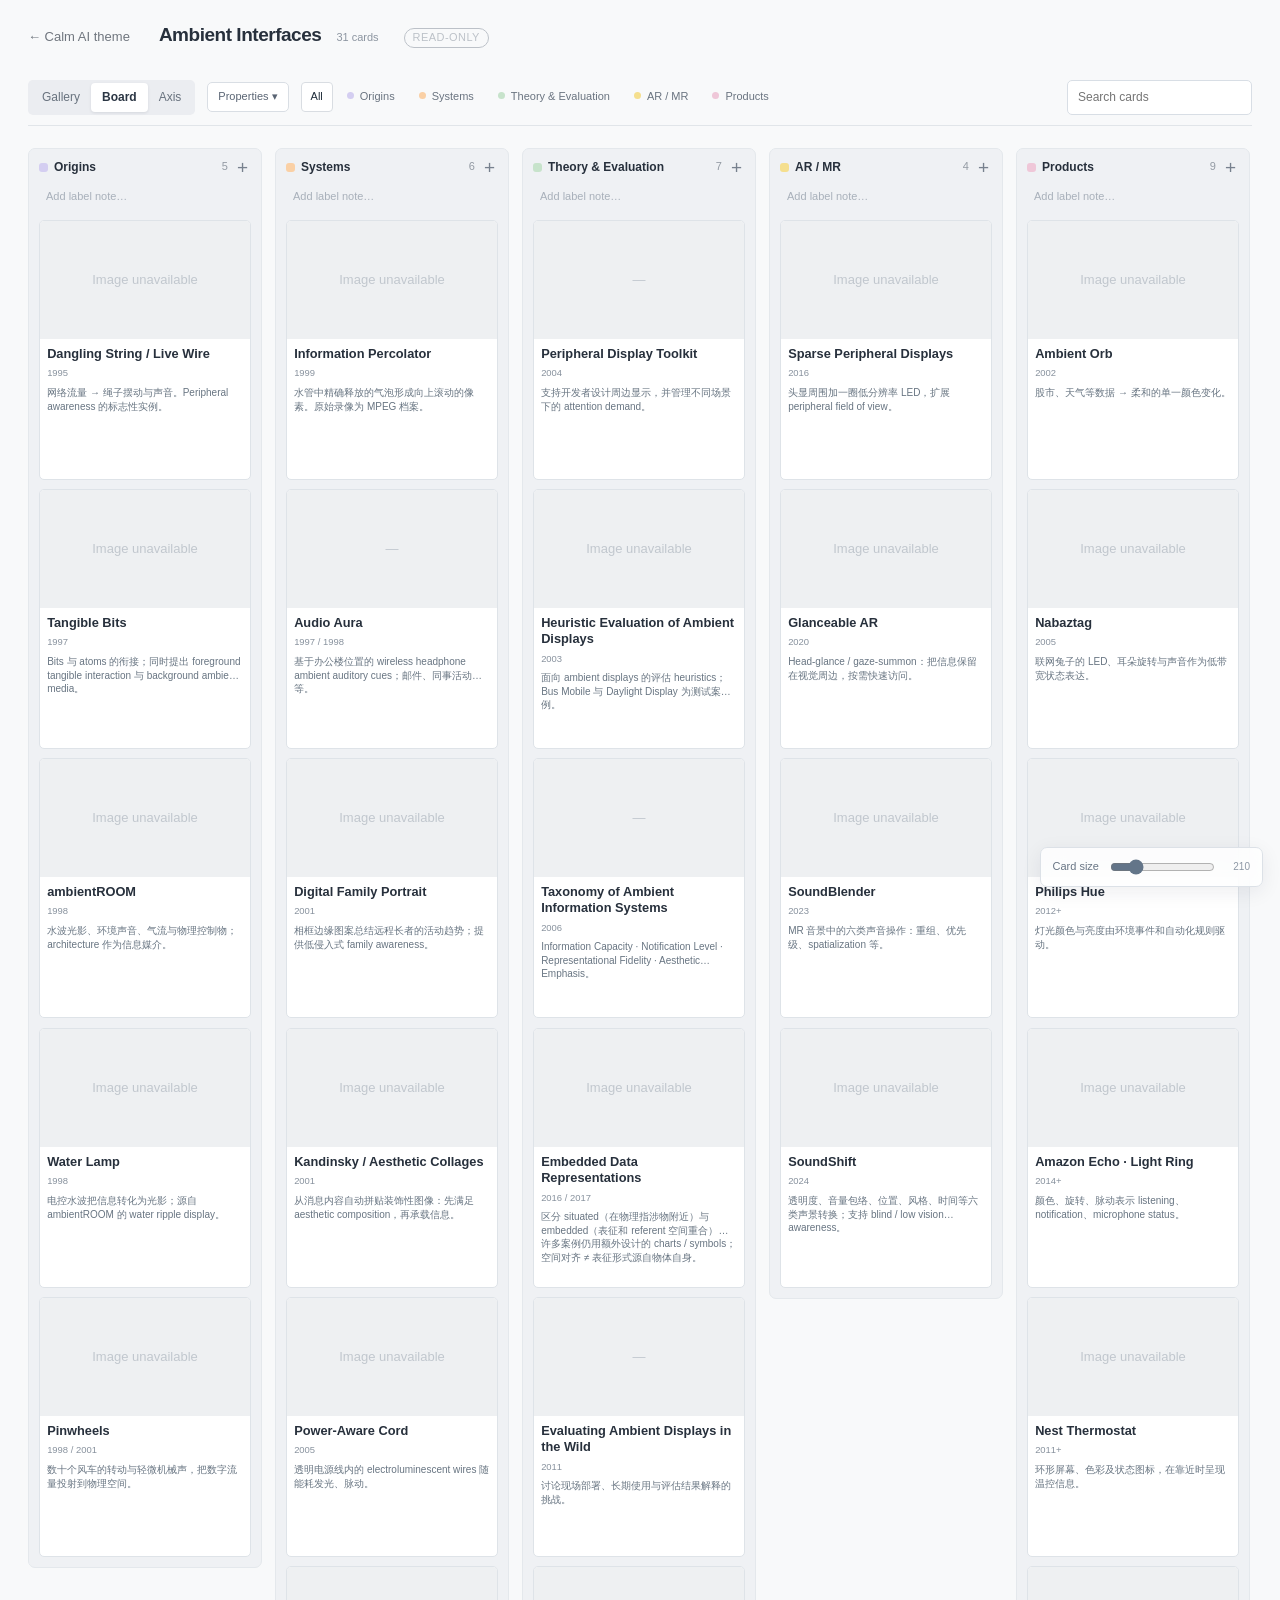
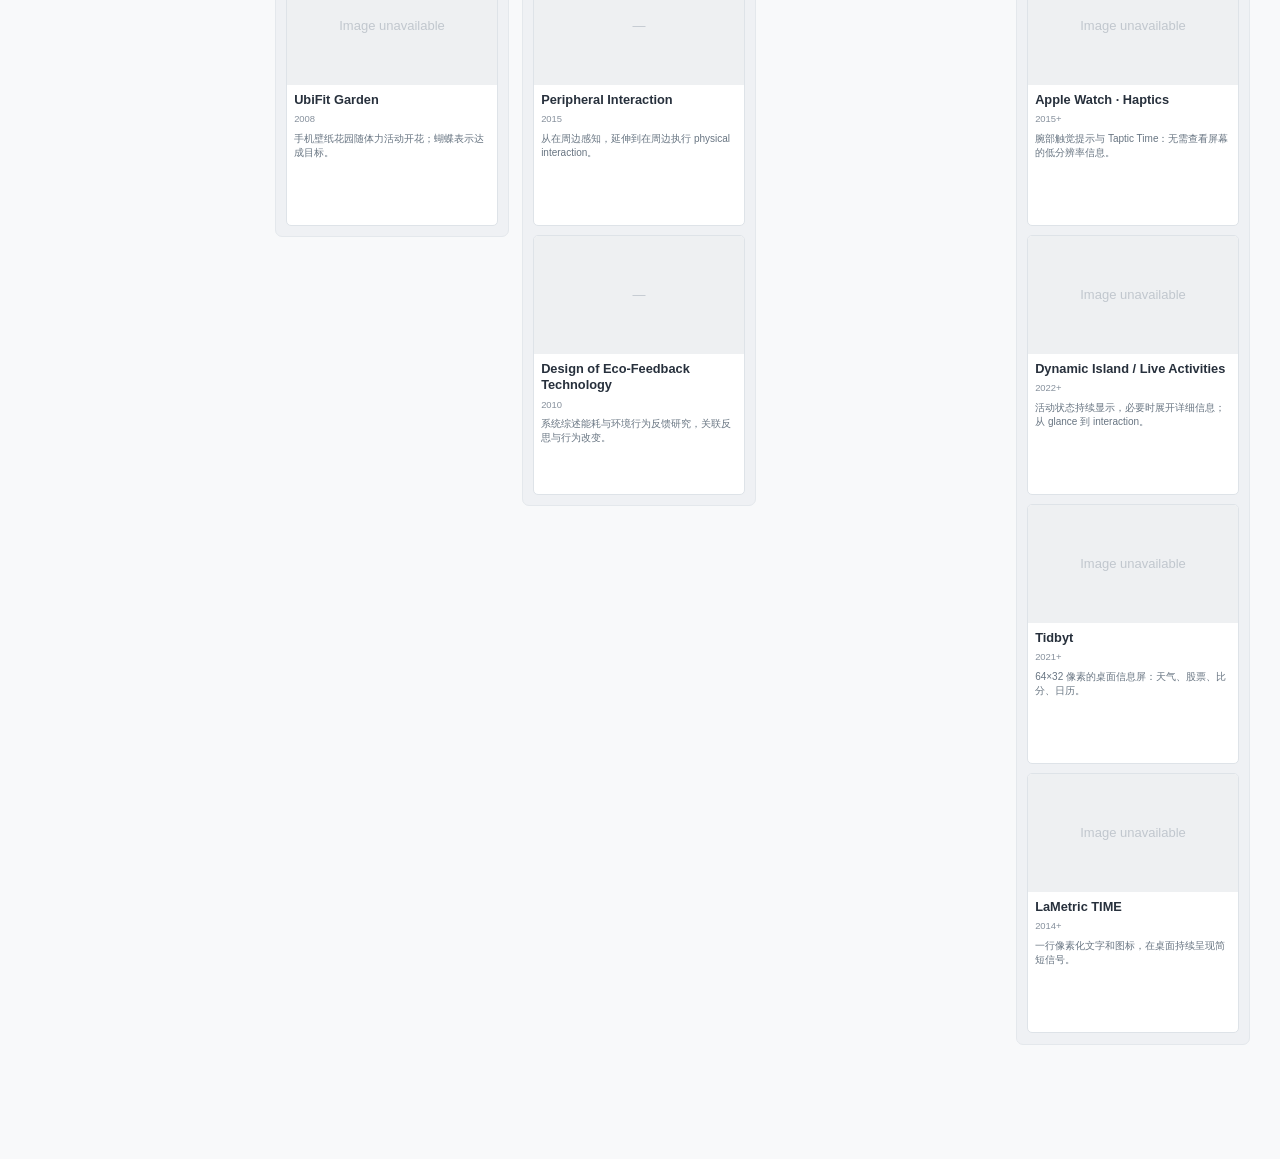
==== related-works/index.html @ f5432d50 "Add Related works (Ambient Interfaces dashboard) as static read-only page, link from top right, Page" ====
<!doctype html>
<html lang="en"><head><meta charset="utf-8"><meta name="viewport" content="width=device-width,initial-scale=1"><title>Ambient Interfaces</title><link rel="stylesheet" href="app.css"></head>
<body>
<div class="shell">
 <header class="header"><div class="heading"><a class="back-link" href="../" title="Back to the Calm AI theme page">← Calm AI theme</a><h1>Ambient Interfaces</h1><span id="total">0 cards</span><span class="ro-tag">Read-only</span></div><div class="header-right"><button type="button" id="manage-labels" class="subtle">Labels</button><button type="button" id="agent-add" class="subtle">Agent Add</button><button type="button" id="add-card" class="primary">+ Card</button></div></header>
 <div class="toolbar"><div class="views" role="group" aria-label="View"><button id="view-gallery" class="view active" type="button">Gallery</button><button id="view-board" class="view" type="button">Board</button><button id="view-axis" class="view" type="button">Axis</button></div><button type="button" id="card-properties" class="subtle" title="Choose visible card properties">Properties ▾</button><div id="filters" class="filters"></div><input id="search" type="search" placeholder="Search cards" aria-label="Search cards"></div>
 <main id="main" aria-live="polite"></main>
</div>
<div id="peek-backdrop" aria-hidden="true"></div>
<section id="detail-page" role="dialog" aria-modal="true" aria-label="Project detail"></section>
<div id="selection-toolbar" role="toolbar" aria-label="Text formatting" hidden></div>
<div id="size-dock"><label for="size-slider">Card size</label><input id="size-slider" type="range" min="150" max="440" step="10" value="210"><span id="size-value">210</span></div>
<div id="message" role="status" aria-live="polite"></div>
<script defer src="app.js"></script>
</body></html>
---- related-works/app.css ----
:root{--page:#f8f9fa;--paper:#fff;--ink:#27303c;--sub:#68727e;--muted:#8c95a0;--line:#e1e5e9;--card-width:210px;--shadow:0 14px 45px #17212a20;color-scheme:light}
*{box-sizing:border-box}html,body{margin:0;min-height:100%;}body{background:var(--page);color:var(--ink);font:13px/1.45 -apple-system,BlinkMacSystemFont,"Segoe UI",Inter,"PingFang SC",sans-serif;-webkit-font-smoothing:antialiased}
button,input,textarea,select{font:inherit}button{cursor:pointer}a{color:#4b596a;text-decoration:none}a:hover{text-decoration:underline}button:focus-visible,a:focus-visible,input:focus-visible,textarea:focus-visible,select:focus-visible{outline:2px solid #667c97;outline-offset:2px}
.shell{max-width:1720px;padding:0 28px 90px;margin:auto}.header{display:flex;align-items:center;justify-content:space-between;gap:15px;padding:21px 0}.heading{display:flex;align-items:baseline;gap:15px}.heading h1{font-size:19px;letter-spacing:-.025em;margin:0;font-weight:650}.heading>span{font-size:11px;color:var(--muted)}.header-right{display:flex;align-items:center;gap:8px}
button.primary{padding:8px 13px;border:1px solid #2d3540;background:#303b49;color:white;border-radius:5px;font-weight:560}button.primary:hover{background:#1c2733}button.subtle{border:1px solid #d9dee4;background:#fff;border-radius:5px;padding:8px 12px;color:#596473}button.subtle:hover{background:#f1f3f6}
.toolbar{position:sticky;top:0;z-index:9;background:#f8f9faec;backdrop-filter:blur(10px);border-bottom:1px solid var(--line);display:flex;align-items:center;gap:12px;padding:10px 0;margin-bottom:22px}.views{flex:none;display:flex;align-items:center;background:#ebedf1;border-radius:5px;padding:3px}.view{border:0;border-radius:4px;color:#68727e;background:none;padding:6px 11px;font-size:12px}.view.active{background:#fff;color:#2b3644;box-shadow:0 1px 3px #2230411c;font-weight:600}.filters{display:flex;flex:1;gap:4px;min-width:0;overflow-x:auto;scrollbar-width:thin}.filter{padding:6px 9px;white-space:nowrap;background:none;color:#6a7480;border:1px solid transparent;border-radius:4px;font-size:11px}.filter:hover{background:#e9edf0}.filter.active{background:#fff;border-color:#d9dde2;color:#202d3a}.filter .dot{display:inline-block;width:7px;height:7px;border-radius:50%;margin-right:6px;vertical-align:1px}#search{background:#fff;border:1px solid #d8dee5;border-radius:5px;width:185px;min-width:110px;padding:8px 10px;outline:0;font-size:12px}
.group{margin-bottom:25px}.group-head{display:flex;align-items:center;gap:9px;padding:4px 0 10px;border-bottom:1px solid #e0e4e8;margin-bottom:11px}.group-head .swatch{height:9px;width:9px;border-radius:3px}.group-head h2{font-size:13px;letter-spacing:-.005em;font-weight:640;margin:0}.count{font-size:11px;color:#939aa3;font-variant-numeric:tabular-nums}.gallery-grid{display:grid;grid-template-columns:repeat(auto-fill,minmax(var(--card-width),1fr));gap:12px}
.card{min-width:0;border:1px solid #e0e4e9;border-radius:6px;background:var(--paper);overflow:hidden;display:flex;flex-direction:column;transition:border-color .12s;cursor:pointer}.card:hover{border-color:#aab6c4}.cover{aspect-ratio:1.55;display:flex;align-items:center;justify-content:center;position:relative;background:#eef0f2;overflow:hidden}.cover img{display:block;width:100%;height:100%;object-fit:contain}.cover img.fill{object-fit:cover}.cover .fallback{padding:15px;text-align:center;color:#9ca4ad;font-size:11px}.video-indicator{position:absolute;bottom:9px;right:9px;background:#18232bd9;color:white;border-radius:4px;padding:3px 6px;font-size:10px}.card-body{padding:11px 12px 10px;display:flex;flex-direction:column;flex:1}.card-year{font-size:10px;color:#8d97a2}.card h3{font-size:13px;line-height:1.3;font-weight:650;margin:5px 0 6px;overflow-wrap:anywhere}.card-desc{font-size:11px;color:#697581;line-height:1.47;margin:0 0 11px;display:-webkit-box;-webkit-line-clamp:3;-webkit-box-orient:vertical;overflow:hidden;min-height:0;flex:1}.card-foot{border-top:1px solid #eef0f2;display:flex;gap:10px;flex-wrap:wrap;align-items:center;padding-top:8px}.card-foot a,.card-foot button{color:#697583;font-size:10px;background:none;padding:0;border:none}.card-foot .note-button{color:#394a5f}.mini-label{font-size:10px;padding:2px 7px;border-radius:3px;color:#49505b;max-width:100%;overflow:hidden;text-overflow:ellipsis;white-space:nowrap}.card-foot .mini-label{margin-left:auto}
.board{display:flex;gap:13px;overflow-x:auto;align-items:flex-start;min-height:260px;padding-bottom:20px;scrollbar-width:thin}.board-column{background:#eff1f4;border-radius:7px;flex:0 0 calc(var(--card-width) + 62px);max-height:calc(100vh - 190px);min-height:130px;display:flex;flex-direction:column;border:1px solid #e4e8ec}.board-column.drop-target{outline:2px solid #758ba4;outline-offset:-2px}.board-column-head{display:flex;align-items:center;gap:8px;padding:12px 12px 11px;flex:none}.board-column-head strong{font-size:12px;font-weight:650;flex:1;overflow:hidden;text-overflow:ellipsis;white-space:nowrap}.board-column-head .dot{width:9px;height:9px;border-radius:3px}.board-column-head .add-column-card{border:0;background:transparent;color:#77818e;font-size:19px;padding:0 3px;line-height:1}.column-list{overflow-y:auto;flex:1;min-height:45px;padding:0 9px 9px;display:flex;flex-direction:column;gap:8px}.board-card{cursor:grab;display:flex;gap:9px;align-items:flex-start;background:#fff;border:1px solid #dee3e8;border-radius:5px;padding:8px;min-height:64px}.board-card:hover{border-color:#aab6c4}.board-card:active{cursor:grabbing}.board-thumb{width:63px;height:53px;background:#eef0f2;border-radius:3px;object-fit:cover;flex:none}.board-placeholder{display:grid;place-items:center;color:#c1c7ce}.board-card-copy{flex:1;min-width:0}.board-card-copy strong{font-size:12px;line-height:1.3;display:block;overflow-wrap:anywhere}.board-card-copy small{display:block;color:#87919d;margin:3px 0;font-size:10px}.board-card-copy p{margin:0;font-size:10px;color:#77818c;overflow:hidden;display:-webkit-box;-webkit-line-clamp:2;-webkit-box-orient:vertical}.empty{padding:55px 12px;color:#9199a3;text-align:center}
#size-dock{position:fixed;bottom:13px;right:17px;z-index:15;display:flex;align-items:center;gap:9px;padding:9px 12px;background:#fffc;border:1px solid #dce1e7;border-radius:7px;box-shadow:0 5px 20px #15203113;backdrop-filter:blur(12px);font-size:11px;color:#687584}#size-dock input{width:105px;accent-color:#637589}#size-value{font-size:10px;color:#8d98a5;min-width:24px;text-align:right}
.dialog{border:1px solid #d5dce3;border-radius:9px;padding:0;background:#fff;box-shadow:var(--shadow);color:var(--ink)}.dialog::backdrop{background:#1a243280}.dialog-head{display:flex;align-items:center;justify-content:space-between;padding:16px 19px;border-bottom:1px solid #e7ebef;gap:12px}.dialog-head h2{font-size:15px;margin:0;font-weight:650}.dialog-close{border:0;background:transparent;font-size:21px;line-height:1;color:#7b8793;padding:1px 4px}.dialog-close:hover{color:#27313e}.detail-dialog{width:min(820px,calc(100vw - 24px));height:min(90vh,920px);max-height:calc(100vh - 22px);overflow:hidden}.dialog-body{overflow-y:auto;max-height:calc(90vh - 62px);padding:17px 19px 26px}.form-grid{display:grid;grid-template-columns:1fr 1fr;gap:11px 14px}.field{display:flex;flex-direction:column;gap:5px;min-width:0}.field.span2{grid-column:span 2}.field label{font-size:11px;font-weight:550;color:#6e7986}.field input,.field select,.field textarea{width:100%;background:#fff;border:1px solid #dce1e7;border-radius:5px;padding:8px 10px;color:#2e3945;font-size:12px;outline:0}.field textarea{min-height:65px;resize:vertical}.field input:focus,.field select:focus,.field textarea:focus{border-color:#8498b2}.detail-actions{display:flex;align-items:center;justify-content:space-between;margin:11px 0 14px}.detail-actions .hint{font-size:11px;color:#9099a4}.danger{background:none;border:none;padding:4px;color:#9d5963;font-size:11px}.danger:hover{text-decoration:underline}.section-divider{border-top:1px solid #e8ebef;margin:20px 0 14px}.note-title{font-size:12px;font-weight:670;margin:0 0 10px}.note-video{aspect-ratio:16/9;max-width:640px;background:#e9ecef;margin-bottom:11px}.note-video iframe{border:0;width:100%;height:100%;display:block}.video-fallback{font-size:11px;color:#8b6670;margin:0 0 12px}.note-editor{padding:10px 11px;min-height:140px;border:1px solid #dfe4e9;border-radius:5px;outline:0;white-space:pre-wrap;overflow-wrap:anywhere;font-size:13px;line-height:1.55}.note-editor:focus{border-color:#8498b2}.note-editor:empty:before{content:attr(data-placeholder);color:#a2aab3}.note-editor img{max-width:100%;max-height:390px;display:block;object-fit:contain;margin:9px 0;border-radius:3px}.pending-upload{display:inline-block;background:#eef1f4;padding:3px 5px;color:#858d98}.note-bottom{display:flex;gap:9px;align-items:center;margin-top:9px;color:#99a1aa;font-size:10px}.note-bottom .status{margin-left:auto;color:#6d7c89}.note-bottom button{background:#fff;border:1px solid #d9dfe5;border-radius:4px;padding:5px 9px;color:#526171;font-size:11px}.legacy-figures{display:flex;gap:8px;flex-wrap:wrap;margin-top:9px}.legacy-figures img{height:82px;width:110px;object-fit:contain;background:#f0f2f4;border:1px solid #e0e4e9;border-radius:3px;cursor:zoom-in}
.labels-dialog{width:min(530px,calc(100vw - 24px));max-height:87vh;overflow:hidden}.labels-dialog .dialog-body{overflow:auto}.label-row{display:grid;grid-template-columns:33px 1fr 25px 25px 45px;align-items:center;gap:7px;margin-bottom:8px}.label-row input[type=color]{width:32px;height:30px;padding:2px;background:#fff;border:1px solid #dbe1e6;border-radius:4px}.label-row input[type=text]{min-width:0;width:100%;padding:7px 9px;border:1px solid #dde2e7;border-radius:4px}.label-row button{background:none;border:none;color:#7d8793;font-size:12px;padding:3px}.label-row .delete-label{color:#9e606a}.new-label-row{display:flex;gap:8px;margin-top:16px}.new-label-row input{flex:1;min-width:0;padding:8px;border:1px solid #dce1e7;border-radius:4px}#message{position:fixed;left:50%;bottom:22px;transform:translateX(-50%);background:#333e4b;color:white;border-radius:5px;box-shadow:0 5px 20px #0002;padding:8px 14px;font-size:11px;z-index:30;pointer-events:none;opacity:0;transition:opacity .2s}#message.show{opacity:1}
@media(max-width:850px){.shell{padding:0 15px 85px}.toolbar{flex-wrap:wrap}.filters{order:3;flex-basis:100%}#search{margin-left:auto}.detail-dialog{width:calc(100vw - 18px)}.board-column{flex-basis:250px}}
@media(max-width:550px){.heading h1{font-size:16px}.heading>span{display:none}.header-right button{padding:6px 8px}.form-grid{grid-template-columns:1fr}.field.span2{grid-column:span 1}.gallery-grid{grid-template-columns:repeat(auto-fill,minmax(min(100%,var(--card-width)),1fr))}.board-column{max-height:calc(100vh - 220px)}.dialog-body{padding:14px}.note-bottom .note-hint{display:none}}
/* Document-like card detail page: editable title, properties, video, then Note. */
#detail-page{display:none}
body.detail-mode{background:#fff}
body.detail-mode .shell,body.detail-mode #size-dock{display:none}
body.detail-mode #detail-page{display:flex;flex-direction:column;height:100dvh;min-height:0}
.page-toolbar{height:51px;flex:none;display:flex;align-items:center;gap:18px;padding:0 25px;border-bottom:1px solid #ebedf0;background:#fff}
.page-back{border:0;background:none;padding:8px 2px;font-size:12px;color:#596473;white-space:nowrap}
.page-back:hover,.page-delete:hover{text-decoration:underline}
.page-breadcrumb{color:#8b929b;font-size:11px;overflow:hidden;text-overflow:ellipsis;white-space:nowrap;flex:1}
.page-save-state{font-size:11px;color:#929aa4;min-width:45px;text-align:right}
.page-delete{border:0;background:none;color:#a16c73;padding:7px 2px;font-size:11px}
.page-scroll{flex:1;overflow-y:auto;overscroll-behavior:contain}
.page-content{width:min(790px,calc(100% - 64px));margin:0 auto;padding:60px 0 95px}
.page-title{width:100%;display:block;font-size:31px;font-weight:680;letter-spacing:-.035em;line-height:1.25;margin:0 0 22px;padding:1px 0 4px;background:transparent;color:#222933;border:0;border-radius:0;outline:0;min-width:0}
.page-title::placeholder{color:#b8bdc4}
.page-title:focus-visible{outline:none}
.page-attribute-section{margin-bottom:30px}
.page-properties{display:flex;flex-direction:column;gap:1px}
.property-row{display:grid;grid-template-columns:142px minmax(0,1fr);align-items:start;min-height:32px;padding:2px 0}
.property-name{font-size:12px;color:#8b949f;padding:7px 8px 0 0;cursor:default}
.property-value{min-width:0}
.property-input{font-family:inherit;font-size:12px;color:#36414d;border:1px solid transparent;border-radius:4px;background:transparent;width:100%;padding:6px 8px;line-height:1.4;min-height:29px;outline:0}
.property-input:hover{background:#f7f8fa}
.property-input:focus{background:#fff;border-color:#d9dfe6;outline:0;box-shadow:0 0 0 2px #cbd6e524}
.property-input::placeholder{color:#bbc1c9}
.property-textarea{min-height:54px;resize:vertical;display:block}
.page-video-section:empty{display:none}
.page-video-section{margin:24px 0 35px}
.page-video{width:100%;max-width:790px;aspect-ratio:16/9;background:#eef0f3;border-radius:3px;overflow:hidden}
.page-video iframe{width:100%;height:100%;display:block;border:0}
.page-video-section .video-fallback{font-size:12px;margin:10px 0}
.page-note-section{border-top:1px solid #e8eaed;padding-top:24px;min-height:220px}
.page-note-head{display:flex;align-items:center;margin-bottom:12px}
.page-note-title{font-size:17px;line-height:1.35;letter-spacing:-.015em;font-weight:630;margin:0}
.page-note-editor{padding:3px 0;min-height:140px;line-height:1.65;font-size:14px;color:#303945;white-space:pre-wrap;overflow-wrap:anywhere;outline:0}
.page-note-editor:empty:before{content:attr(data-placeholder);color:#a4abb4}
.page-note-editor img{display:block;margin:11px 0;max-width:100%;max-height:560px;width:auto;height:auto;object-fit:contain;border-radius:3px}
.page-note-section .note-bottom{margin:13px 0 18px;justify-content:flex-start}
.page-note-section .note-bottom .status{margin-left:auto}
.page-content .section-divider{margin-top:29px}
.page-content .legacy-figures{margin-bottom:25px}
@media(max-width:650px){.page-toolbar{padding:0 14px;gap:10px}.page-content{width:calc(100% - 32px);padding:30px 0 70px}.page-title{font-size:26px}.property-row{grid-template-columns:102px minmax(0,1fr)}.property-name{font-size:11px}.property-input{font-size:12px}.page-save-state{display:none}}

/* Compact, predictable gallery card geometry at every slider position. */
.gallery-grid{grid-template-columns:repeat(auto-fill,minmax(min(100%,var(--card-width)),var(--card-width)));justify-content:start;align-items:start;gap:11px}
.card{width:100%;height:auto;min-width:0;container-type:inline-size;align-self:start}
.cover{aspect-ratio:1.75;flex:none}
.card-body{flex:0 0 auto;padding:clamp(7px,3.6cqw,13px) clamp(8px,4cqw,15px) clamp(7px,3.4cqw,12px);overflow:hidden;min-width:0}
.card h3{font-size:clamp(11px,6.1cqw,15px);line-height:1.25;max-width:100%;overflow:hidden;display:-webkit-box;-webkit-box-orient:vertical;-webkit-line-clamp:2;overflow-wrap:anywhere}
.card-desc{font-size:clamp(10px,4.8cqw,12px);line-height:1.35;min-height:0;flex:initial;max-width:100%;overflow:hidden;-webkit-line-clamp:2;overflow-wrap:anywhere;margin:0 0 7px}
.card-year{font-size:clamp(9px,4.5cqw,11px)}
.card-foot{gap:5px 9px;max-width:100%;min-width:0;overflow:hidden;white-space:nowrap;flex-wrap:wrap;padding-top:6px}
.card-foot a,.card-foot button{font-size:clamp(9px,4.5cqw,11px);line-height:1.2;flex:0 1 auto;min-width:0;white-space:nowrap;text-overflow:ellipsis;overflow:hidden}
@container (max-width:190px){.card-desc{display:none}.card-foot{column-gap:7px}.card-body{padding:7px 8px}.card h3{margin:4px 0 6px}}
@container (min-width:300px){.card-desc{-webkit-line-clamp:3}}
.group>.label-note{margin:0 0 12px 18px;max-width:min(690px,calc(100% - 18px))}
.label-note{border:1px solid transparent;background:transparent;padding:2px 5px;display:block;resize:none;overflow:hidden;outline:none;font-family:inherit;font-size:12px;line-height:1.45;color:#64707e;min-height:22px;white-space:pre-wrap;overflow-wrap:anywhere}
.label-note::placeholder{color:#a8b0ba}
.label-note:hover{background:#f0f3f6}
.label-note:focus{border-color:#d0d9e4;background:#fff;border-radius:4px}
.board-column>.label-note{margin:0 11px 10px;width:calc(100% - 22px);font-size:11px}
.agent-dialog{width:min(670px,calc(100vw - 24px));max-height:90vh;overflow:hidden}
.agent-dialog .dialog-body{display:flex;flex-direction:column;gap:12px}
.agent-help{font-size:12px;color:#617081;margin:0;line-height:1.5}
.agent-prompt,.agent-json{width:100%;font:12px/1.5 ui-monospace,SFMono-Regular,Menlo,monospace;border:1px solid #dce2e9;border-radius:5px;padding:11px;resize:vertical;color:#364454}
.agent-prompt{min-height:130px;background:#f6f8fa}.agent-json{min-height:220px}
.agent-prompt[hidden]{display:none}.agent-preview{font-size:12px;color:#657383;min-height:17px}
.agent-actions{display:flex;justify-content:flex-end}
.agent-dialog .dialog-body>button{align-self:flex-start}
.agent-actions button:disabled{opacity:.4;cursor:not-allowed}
@media(max-width:550px){.gallery-grid{grid-template-columns:repeat(auto-fill,minmax(min(100%,var(--card-width)),var(--card-width)))}.header-right{gap:4px}}


/* v7: full-height center peek, without replacing the underlying board/gallery. */
body.detail-mode{overflow:hidden;background:var(--page)}
body.detail-mode .shell{display:block;filter:none}
body.detail-mode #size-dock{display:none}
#peek-backdrop{display:none}
body.detail-mode #peek-backdrop{display:block;position:fixed;inset:0;background:rgba(24,31,39,.39);z-index:28}
body.detail-mode #detail-page{display:flex;position:fixed;z-index:29;top:0;bottom:0;left:50%;transform:translateX(-50%);width:min(920px,calc(100% - 144px));height:100dvh;min-height:0;max-width:100%;background:#fff;box-shadow:0 8px 60px #10192330;overflow:hidden;flex-direction:column}
.page-toolbar{height:48px;padding:0 22px}
.page-back{font-size:26px;line-height:1;color:#687586;border:0;width:31px;height:34px;padding:0;display:grid;place-items:center;border-radius:5px}
.page-back:hover{background:#f0f2f5;text-decoration:none}
.page-content{width:min(790px,calc(100% - 74px));padding:42px 0 90px}
#detail-page .page-scroll{min-height:0}
@media(max-width:760px){body.detail-mode #detail-page{width:calc(100% - 36px)}.page-content{width:calc(100% - 36px);padding:28px 0 60px}}
@media(max-width:490px){body.detail-mode #detail-page{width:100%}}

/* v8: description is always visible, and resizing preserves both dimensions. */
.gallery-grid{grid-template-columns:repeat(auto-fill,minmax(min(100%,var(--card-width)),var(--card-width)));justify-content:start;align-items:start;gap:11px}
.card{width:100%;height:clamp(210px,calc(var(--card-width) * .82 + 88px),450px);min-height:0;max-height:none;display:flex;flex-direction:column;overflow:hidden;container-type:inline-size}
.card>.cover{flex:none;width:100%;height:auto;aspect-ratio:1.78;max-height:none;min-height:0;overflow:hidden}
.card .card-body{display:flex;flex-direction:column;min-height:0;min-width:0;flex:1 1 auto;overflow:hidden;padding:clamp(7px,3.4cqw,14px)}
.card .card-year{flex:none;font-size:clamp(9px,4.5cqw,11px);line-height:1.15}
.card .card-body h3{flex:none;min-width:0;max-width:100%;font-size:clamp(11px,6.1cqw,15px);line-height:1.27;display:-webkit-box;-webkit-box-orient:vertical;-webkit-line-clamp:2;overflow:hidden;overflow-wrap:anywhere;margin:4px 0 5px}
.card .card-desc{display:-webkit-box;flex:1 1 auto;min-height:26px;min-width:0;max-width:100%;-webkit-box-orient:vertical;-webkit-line-clamp:2;overflow:hidden;overflow-wrap:anywhere;margin:0 0 6px;line-height:1.35;font-size:clamp(10px,4.7cqw,12px);color:#687582}
.card .card-foot{flex:0 0 auto;display:flex;align-items:center;min-height:18px;max-width:100%;min-width:0;white-space:nowrap;flex-wrap:nowrap;gap:6px;overflow:hidden;margin-top:auto;padding-top:5px}
.card .card-foot a{flex:0 1 auto;max-width:27%;text-overflow:ellipsis;white-space:nowrap;overflow:hidden}
.card .card-foot button{flex:0 0 auto;margin-left:auto}
@container (min-width:290px){.card .card-desc{-webkit-line-clamp:3}}
/* Board columns expand with every card; only the entire board scrolls horizontally. */
.board{display:flex;align-items:flex-start;gap:13px;overflow-x:auto;overflow-y:clip;min-height:0;padding-bottom:24px}
.board-column{flex:0 0 calc(var(--card-width) + 24px);width:calc(var(--card-width) + 24px);max-width:calc(var(--card-width) + 24px);height:auto;max-height:none;min-height:120px;display:flex;flex-direction:column;overflow:visible;align-self:flex-start}
.board-column-head{min-width:0;padding:9px 10px;gap:6px}
.column-list{display:flex;flex-direction:column;flex:0 0 auto;height:auto;max-height:none;min-height:16px;overflow:visible;padding:0 10px 10px;gap:9px}
.board-card{display:flex;flex:none;flex-direction:column;align-items:stretch;gap:0;width:100%;height:clamp(210px,calc(var(--card-width) * .82 + 88px),450px);min-height:0;max-height:none;overflow:hidden;padding:0;container-type:inline-size;cursor:grab}
.board-thumb{width:100%;height:auto;aspect-ratio:1.78;max-height:none;min-height:0;object-fit:cover;border-radius:0;flex:none}
.board-card-copy{display:flex;flex-direction:column;flex:1 1 auto;min-height:0;max-width:100%;padding:clamp(7px,3.4cqw,14px);overflow:hidden}
.board-card-copy strong{display:-webkit-box;-webkit-box-orient:vertical;-webkit-line-clamp:2;overflow:hidden;overflow-wrap:anywhere;font-size:clamp(11px,6.1cqw,15px);line-height:1.27;flex:none}
.board-card-copy small{font-size:clamp(9px,4.5cqw,11px);margin:4px 0;white-space:nowrap;overflow:hidden;text-overflow:ellipsis;flex:none}
.board-card-copy p{display:-webkit-box;-webkit-box-orient:vertical;-webkit-line-clamp:2;overflow:hidden;overflow-wrap:anywhere;font-size:clamp(10px,4.7cqw,12px);line-height:1.35;margin:0;min-height:26px;flex:1 1 auto;color:#687582}
@container (min-width:290px){.board-card-copy p{-webkit-line-clamp:3}}
.label-more{margin-left:auto;border:0;background:transparent;color:#87919d;font-size:16px;padding:2px 6px;line-height:1.1;border-radius:4px;flex:none}
.label-more:hover{background:#e4e8ec;color:#37475a}
.board-column-head .label-more{margin-left:0}

/* Selection formatting for project notes and inline label notes. */
#selection-toolbar[hidden]{display:none}
#selection-toolbar{position:fixed;z-index:70;display:flex;gap:3px;padding:5px;border:1px solid #d9e0e7;border-radius:6px;background:#fff;box-shadow:0 5px 18px #111a2633}
.rich-button{border:0;background:transparent;border-radius:4px;min-width:35px;height:27px;color:#374250;font-weight:700;font-size:14px}
.rich-button:hover{background:#eef1f5}
.rich-button.highlight{color:#8e7300;background:#fff4b9}
.rich-editor strong,.rich-editor b{font-weight:730}
.rich-editor mark{background:#fff0a6;color:inherit;border-radius:1px;box-decoration-break:clone}
.label-note.rich-editor{display:block;min-height:24px;height:auto;max-height:160px;overflow-y:auto;white-space:pre-wrap;overflow-wrap:anywhere;cursor:text;outline:0}
.label-note.rich-editor:empty:before{content:attr(data-placeholder);color:#a8b0ba}
.label-note.rich-editor:focus{border-color:#d0d9e4;background:#fff;border-radius:4px}

/* v8: anchored, two-level Label manager (list -> edit label). */
.label-menu{position:fixed;z-index:65;width:min(328px,calc(100vw - 20px));max-height:calc(100dvh - 24px);overflow-y:auto;background:#fff;border:1px solid #d9e0e7;border-radius:9px;box-shadow:0 13px 40px #1521312c;padding:11px;color:#323c48}
.label-menu-header{display:flex;align-items:center;gap:7px;justify-content:space-between;margin-bottom:8px;padding-bottom:9px;border-bottom:1px solid #ecf0f3}
.label-menu-header strong{font-size:13px;font-weight:640;flex:1}
.label-menu-icon{width:26px;height:26px;border:0;background:none;border-radius:4px;color:#728091;font-size:17px;line-height:1}
.label-menu-icon:hover{background:#eef1f5;color:#304053}
.label-menu-list{display:flex;flex-direction:column;gap:2px}
.label-menu-item{display:flex;gap:9px;align-items:center;width:100%;padding:9px 8px;text-align:left;border:0;background:transparent;border-radius:5px;color:#364250;min-width:0}
.label-menu-item:hover{background:#f2f4f6}
.label-menu-item .label-menu-dot{flex:0 0 13px;width:13px;height:13px;border-radius:4px}
.label-menu-item .label-menu-label{flex:1;white-space:nowrap;text-overflow:ellipsis;overflow:hidden;font-size:12px}
.label-menu-count{font-size:10px;color:#98a0aa}
.label-menu-chevron{font-size:16px;color:#9ba5b0}
.label-menu-create{display:block;width:100%;border:0;border-top:1px solid #ecf0f3;margin-top:8px;padding:12px 6px 4px;text-align:left;background:none;color:#485d76;font-size:12px}
.label-menu-create:hover{color:#172f4c}
.label-menu-edit{display:flex;flex-direction:column;gap:12px}
.label-menu-field{display:flex;flex-direction:column;gap:6px;font-size:11px;color:#7e8895}
.label-menu-field input{width:100%;background:#fff;border:1px solid #d9e0e7;border-radius:5px;padding:8px 9px;font-size:13px;color:#2b3744;outline:none}
.label-menu-field input:focus{border-color:#94a7bf}
.label-menu-error{color:#aa4a51;min-height:16px;font-size:11px}
.label-menu-palette{display:grid;grid-template-columns:repeat(8,1fr);gap:7px;align-items:center}
.label-color-swatch{width:25px;height:25px;border-radius:5px;border:2px solid transparent;background:var(--swatch-color);cursor:pointer;outline-offset:2px}
.label-color-swatch[aria-pressed="true"]{outline:2px solid #516a8b}
.label-menu-custom{display:flex;align-items:center;gap:8px;font-size:11px;color:#7e8895}
.label-menu-custom input{width:31px;height:26px;padding:0;border:0;background:transparent;cursor:pointer}
.label-menu-controls{display:flex;gap:6px}
.label-menu-controls button{flex:1;border:1px solid #dfe4e9;border-radius:5px;background:#fafbfc;padding:7px 5px;color:#526171;font-size:11px}
.label-menu-controls button:disabled{opacity:.35;cursor:default}
.label-menu-controls button:not(:disabled):hover{background:#edf1f5}
.label-menu-actions{display:flex;align-items:center;justify-content:space-between;border-top:1px solid #eceff2;padding-top:11px}
.label-menu-danger{border:0;background:none;color:#ae515a;padding:5px 0;font-size:11px}
.label-menu-done{border:1px solid #334254;background:#334254;color:#fff;border-radius:5px;padding:7px 16px;font-size:12px}
.label-menu-done:hover{background:#243140}

/* v9: view-specific card property controls */
#card-properties{flex:none;font-size:11px;padding:6px 10px;white-space:nowrap}
.card-fields-menu{position:fixed;z-index:75;width:231px;max-height:calc(100dvh - 18px);overflow-y:auto;padding:12px 12px 9px;background:#fff;border:1px solid #dce2e8;border-radius:7px;box-shadow:0 9px 26px #1b243127}
.fields-title{display:flex;align-items:baseline;justify-content:space-between;border-bottom:1px solid #e6ebef;padding:1px 2px 10px;margin-bottom:6px}
.fields-title strong{font-size:12px}.fields-title span{font-size:10px;color:#9aa4ad}
.field-toggle{display:flex;align-items:center;gap:9px;font-size:12px;color:#4b5866;padding:6px 4px;border-radius:4px;cursor:pointer}
.field-toggle:hover{background:#f1f3f5}.field-toggle input{accent-color:#65788e;width:14px;height:14px;margin:0}
.card-extra{font-size:clamp(10px,4.8cqw,12px);color:#78838e;line-height:1.3;margin:3px 0;overflow:hidden;overflow-wrap:anywhere;display:-webkit-box;-webkit-line-clamp:2;-webkit-box-orient:vertical}
.card-tag{display:inline-block;align-self:flex-start;font-size:10px;color:#536276;background:#e9edf1;padding:1px 6px;border-radius:3px;margin:4px 0}
.card-body:empty{min-height:35px}
.card .card-desc{display:-webkit-box!important;-webkit-line-clamp:2!important}
@container (min-width:300px){.card .card-desc{-webkit-line-clamp:3!important}}
.board-card-copy .compact-links,.axis-card-links{display:flex;align-items:center;gap:8px;flex-wrap:wrap;margin-top:6px}
.compact-links a,.compact-links button,.axis-card-links a,.axis-card-links button{background:transparent;border:0;color:#718198;font-size:10px;padding:0}
.board-card-copy p{margin:2px 0;line-height:1.35;overflow-wrap:anywhere}
#filters[hidden]{display:none}
#size-dock[hidden]{display:none}

/* v9: axes — free positioning with visual tether, no internal Kanban overflow. */
.axis-layout{display:grid;grid-template-columns:minmax(172px,225px) minmax(0,1fr);gap:21px;align-items:start;min-height:75vh}
.axis-sidebar{background:#fff;border:1px solid #dfe4ea;border-radius:6px;min-width:0;position:sticky;top:74px;max-height:calc(100dvh - 94px);display:flex;flex-direction:column;overflow:hidden}
.axis-sidebar-title{display:flex;justify-content:space-between;align-items:center;flex:none;padding:12px 11px;border-bottom:1px solid #e5e9ed}
.axis-sidebar-title strong{font-size:12px}.axis-sidebar-title span{font-size:10px;color:#96a0ab}
.axis-source-list{display:flex;flex-direction:column;gap:7px;overflow-y:auto;padding:10px;min-height:0;scrollbar-width:thin}
.axis-card{position:relative;min-width:0;width:100%;display:flex;flex-direction:column;background:#fff;border:1px solid #dfe4e9;border-radius:5px;overflow:hidden;cursor:grab;user-select:none;min-height:34px}
.axis-card:hover{border-color:#91a1b3}
.axis-card:active,.axis-card.axis-dragging{cursor:grabbing;border-color:#6f849e}
.axis-card .axis-thumb{width:100%;height:clamp(45px,calc(var(--card-width) * .29),104px);object-fit:cover;background:#eff1f4;flex:none}
.axis-card-body{min-width:0;padding:6px 8px;display:flex;flex-direction:column;gap:2px;overflow:hidden;overflow-wrap:anywhere}
.axis-card-body strong{font-size:11px;line-height:1.3;font-weight:620;display:-webkit-box;-webkit-line-clamp:2;-webkit-box-orient:vertical;overflow:hidden}
.axis-card-year{font-size:10px;line-height:1.3;color:#87919e}
.axis-card-body p{display:-webkit-box;-webkit-line-clamp:2;-webkit-box-orient:vertical;overflow:hidden;font-size:10px;color:#778593;line-height:1.35;margin:2px 0}
.axis-source{width:100%}
.axis-workspace{min-width:0;display:flex;flex-direction:column;gap:15px}
.axis-workspace-toolbar{display:flex;align-items:center;justify-content:space-between;padding:0 1px 5px;color:#707e8c;font-size:12px}
.axis-add-dimension{background:#fff;border:1px solid #d8e0e8;padding:6px 11px;border-radius:5px;font-size:11px;color:#516174}
.axis-add-dimension:hover,.axis-dim-action:hover{background:#f2f4f6}
.axis-dimension{background:#fff;border:1px solid #dfe5eb;border-radius:6px;min-width:0;overflow:hidden}
.axis-dim-header{display:flex;align-items:center;gap:9px;border-bottom:1px solid #eff1f4;padding:10px 13px}
.axis-dimension-name{border:1px solid transparent;border-radius:3px;background:transparent;padding:4px 6px;margin-left:-6px;outline:0;font-size:12px;font-weight:650;min-width:0;flex:1;color:#394654}
.axis-dimension-name:hover{background:#f5f7f8}.axis-dimension-name:focus{border-color:#aab8c7;background:#fff}
.axis-dim-action{border:1px solid #dee4ea;background:#fff;border-radius:4px;padding:4px 8px;font-size:11px;color:#607184;white-space:nowrap}
.axis-dim-delete{font-size:15px;line-height:1;color:#a0a9b4;padding:4px 8px}
.axis-stage{position:relative;min-height:190px;height:205px;padding:0;overflow:hidden;transition:background-color .08s}
.axis-stage.axis-drop{background:#f0f5fa}
.axis-track{position:absolute;left:0;right:0;bottom:40px;height:2px;background:#b4bfc9;pointer-events:none}
.axis-track:before,.axis-track:after{content:'';position:absolute;top:-3px;height:8px;width:2px;background:#9aa8b6}
.axis-track:before{left:0}.axis-track:after{right:0}
.axis-end{position:absolute;bottom:7px;width:min(130px,31%);border:1px solid transparent;background:transparent;color:#667484;font-size:11px;outline:0;padding:2px 3px;line-height:1.2}
.axis-end:focus{background:#fff;border-color:#a3b3c4;border-radius:3px}
.axis-left{left:0;text-align:left}.axis-right{right:0;text-align:right}
.axis-tick{position:absolute;bottom:5px;transform:translateX(-50%);display:flex;flex-direction:column;align-items:center;width:110px;min-width:0}
.axis-tick-dot{position:absolute;bottom:34px;width:9px;height:12px;border-left:2px solid #94a2b0;cursor:ew-resize;touch-action:none}
.axis-tick-label{width:75px;text-align:center;border:1px solid transparent;outline:0;background:transparent;color:#667484;font-size:11px;min-width:0;line-height:1.2}
.axis-tick-label:focus{background:#fff;border-color:#b1bdc9;border-radius:3px}
.axis-tick-remove{position:absolute;right:0;bottom:0;border:0;background:none;color:#b2bbc6;padding:0 2px;font-size:12px;opacity:0}
.axis-tick:hover .axis-tick-remove,.axis-tick:focus-within .axis-tick-remove{opacity:1}
.axis-placement{position:absolute;transform:translateX(-50%);width:clamp(108px,calc(var(--card-width) * .59),190px);z-index:2;touch-action:none}
.axis-stem{position:absolute;top:100%;left:50%;border-left:1px solid #a4b2c1;pointer-events:none}
.axis-stem:after{content:'';position:absolute;bottom:-4px;left:-4px;width:7px;height:7px;border-radius:50%;background:#7890a6}
.axis-card-plotted{box-shadow:0 2px 7px #1b2a3a0c}
.axis-remove{position:absolute;right:2px;top:2px;z-index:4;border:0;background:#fffdf0e0;color:#7c8a98;font-size:12px;line-height:1;border-radius:3px;padding:2px 4px;opacity:0}
.axis-card-plotted:hover .axis-remove,.axis-card-plotted:focus-within .axis-remove{opacity:1}
.axis-empty{border:1px dashed #ced7e2;border-radius:6px;padding:35px 18px;font-size:12px;color:#8594a4;text-align:center}
@media(max-width:780px){.axis-layout{grid-template-columns:150px minmax(480px,1fr);gap:12px;overflow-x:auto}.axis-sidebar{top:74px}.axis-workspace{min-width:480px}.toolbar{gap:6px}#card-properties{padding:6px 7px}}
/* Axis source cards keep their intrinsic height; the sidebar alone scrolls. */
.axis-source{flex:0 0 auto}

/* related-works additions */
.back-link{font-size:13px;color:inherit;opacity:.65;text-decoration:none;margin-right:14px;white-space:nowrap}
.back-link:hover{opacity:1;text-decoration:underline}
.ro-tag{display:none;font-size:11px;letter-spacing:.04em;text-transform:uppercase;opacity:.55;border:1px solid currentColor;border-radius:999px;padding:1px 8px;margin-left:10px}
body.readonly .ro-tag{display:inline-block}
body.readonly #add-card,body.readonly #agent-add,body.readonly #manage-labels,body.readonly .label-more,body.readonly .page-delete,body.readonly .axis-add-dimension,body.readonly .axis-dim-action{display:none!important}
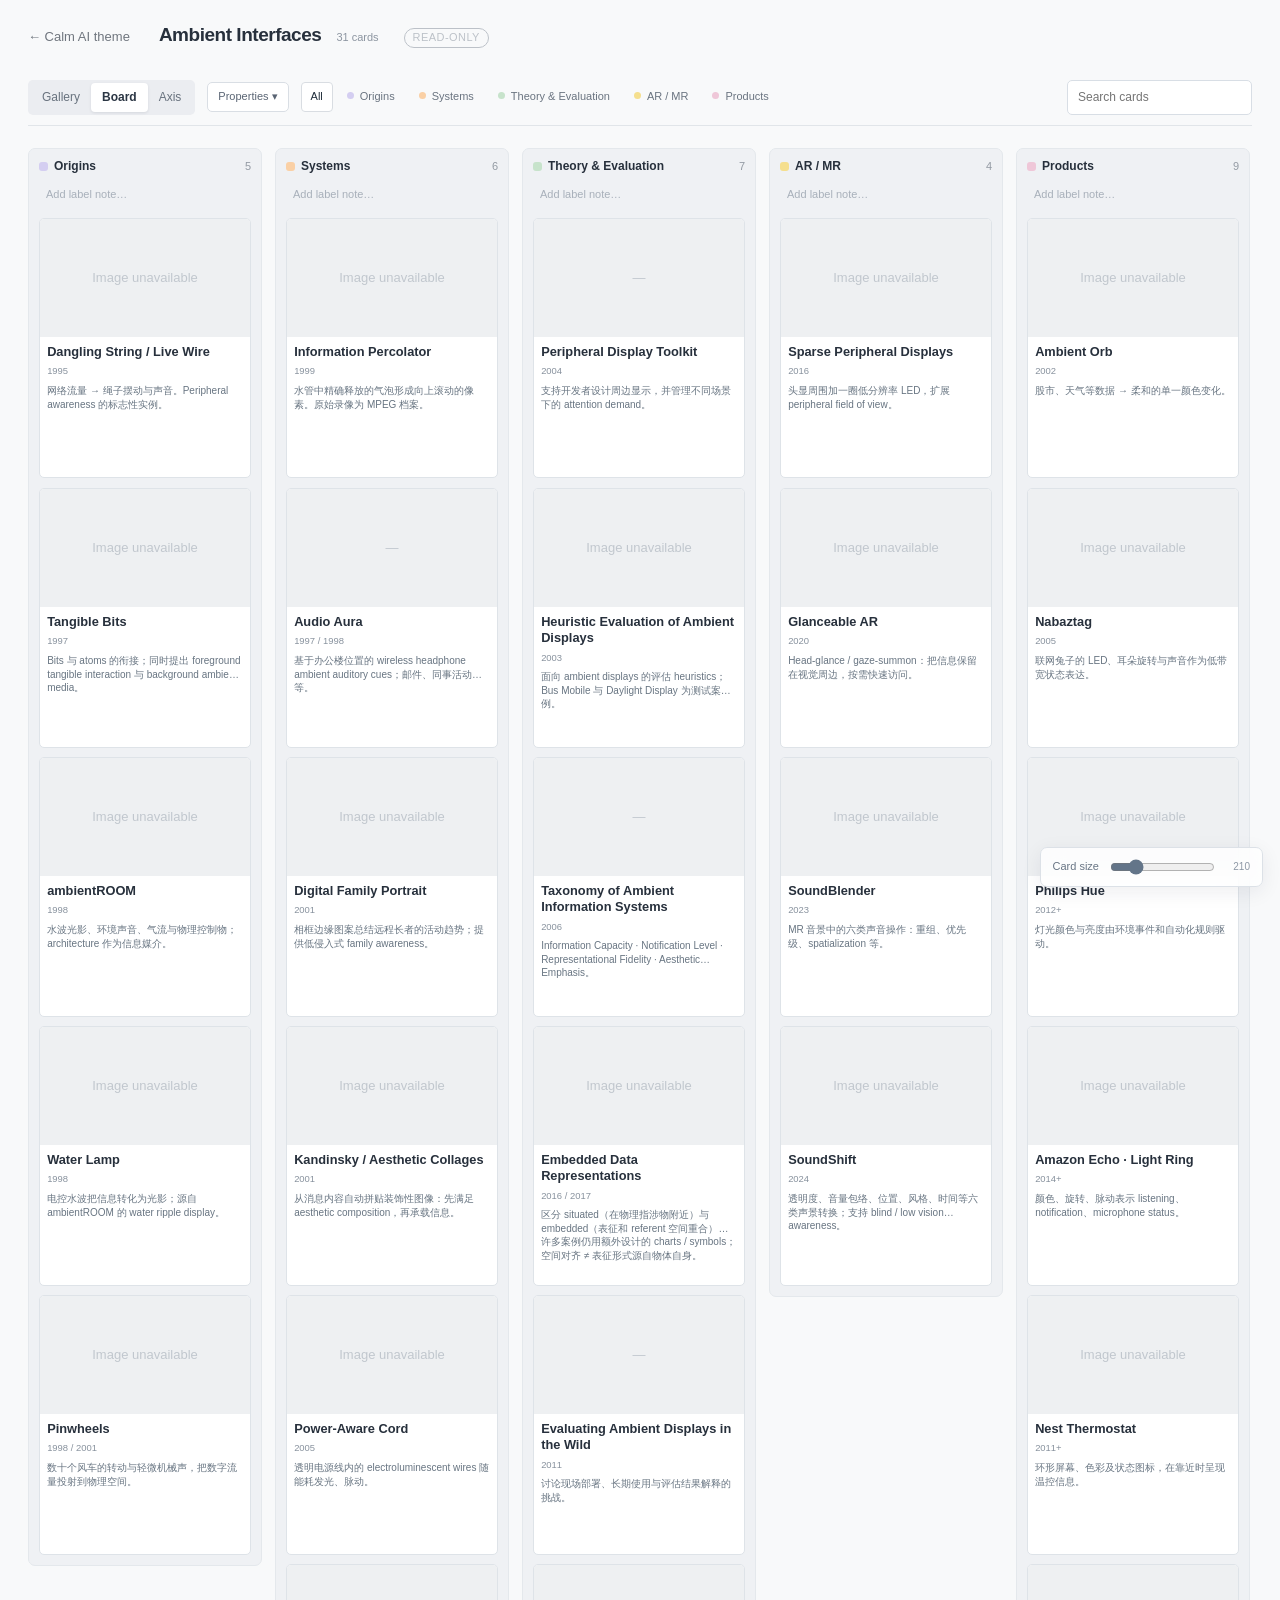
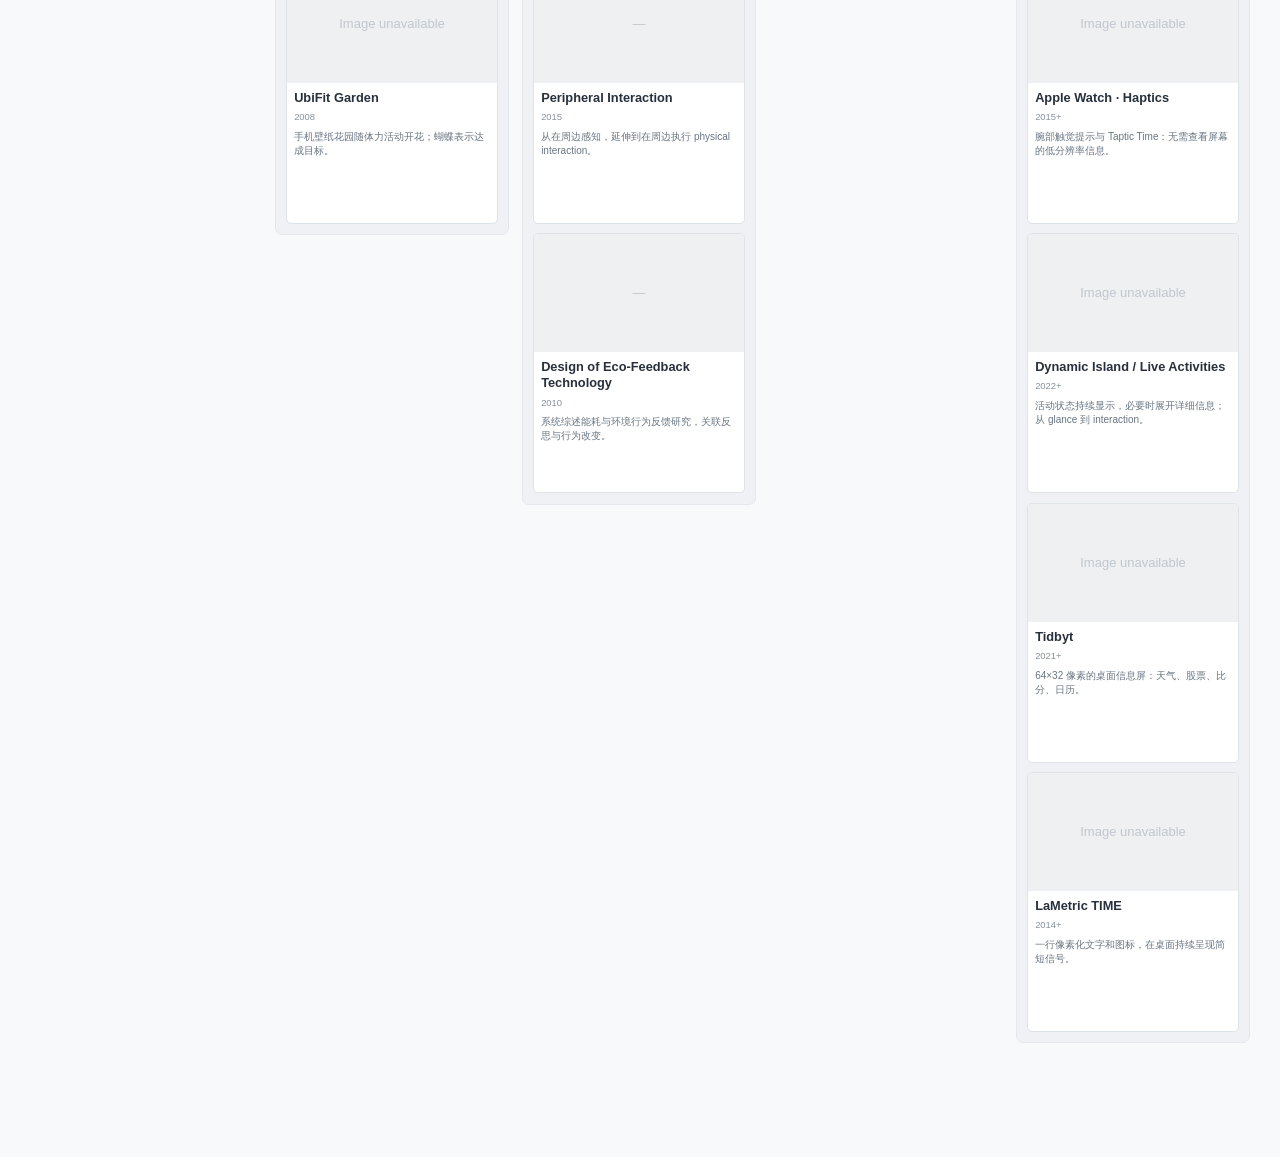
==== commit 6d7d6883: "enable editing; make the narrative page more legible with content" ====
--- a/related-works/index.html
+++ b/related-works/index.html
@@ -1,8 +1,25 @@
 <!doctype html>
-<html lang="en"><head><meta charset="utf-8"><meta name="viewport" content="width=device-width,initial-scale=1"><title>Ambient Interfaces</title><link rel="stylesheet" href="app.css"></head>
+<html lang="en"><head><meta charset="utf-8"><meta name="viewport" content="width=device-width,initial-scale=1"><title>Ambient Interfaces</title><link rel="stylesheet" href="app.css">
+<script>
+(function () {
+  var isLocal = /^(localhost|127\.0\.0\.1|\[::1\])$/.test(location.hostname) || location.protocol === "file:";
+  var unlocked = isLocal;
+  if (!unlocked) {
+    if (location.hash === "#2001") {
+      try { sessionStorage.setItem("calm-edit-unlock", "1"); } catch (e) {}
+      history.replaceState(null, "", location.pathname + location.search);
+      unlocked = true;
+    } else {
+      try { unlocked = sessionStorage.getItem("calm-edit-unlock") === "1"; } catch (e) {}
+    }
+  }
+  window.CALM_EDIT_UNLOCKED = unlocked;
+})();
+</script>
+</head>
 <body>
 <div class="shell">
- <header class="header"><div class="heading"><a class="back-link" href="../" title="Back to the Calm AI theme page">← Calm AI theme</a><h1>Ambient Interfaces</h1><span id="total">0 cards</span><span class="ro-tag">Read-only</span></div><div class="header-right"><button type="button" id="manage-labels" class="subtle">Labels</button><button type="button" id="agent-add" class="subtle">Agent Add</button><button type="button" id="add-card" class="primary">+ Card</button></div></header>
+ <header class="header"><div class="heading"><a class="back-link" href="../" title="Back to the Calm AI theme page">← Calm AI theme</a><h1>Ambient Interfaces</h1><span id="total">0 cards</span><span class="ro-tag">Read-only</span></div><div class="header-right"><span id="fs-status" class="subtle" hidden></span><button type="button" id="fs-connect" class="subtle" hidden>Connect folder to save</button><button type="button" id="manage-labels" class="subtle">Labels</button><button type="button" id="agent-add" class="subtle">Agent Add</button><button type="button" id="add-card" class="primary">+ Card</button></div></header>
  <div class="toolbar"><div class="views" role="group" aria-label="View"><button id="view-gallery" class="view active" type="button">Gallery</button><button id="view-board" class="view" type="button">Board</button><button id="view-axis" class="view" type="button">Axis</button></div><button type="button" id="card-properties" class="subtle" title="Choose visible card properties">Properties ▾</button><div id="filters" class="filters"></div><input id="search" type="search" placeholder="Search cards" aria-label="Search cards"></div>
  <main id="main" aria-live="polite"></main>
 </div>
--- a/related-works/app.css
+++ b/related-works/app.css
@@ -247,4 +247,4 @@
 .back-link:hover{opacity:1;text-decoration:underline}
 .ro-tag{display:none;font-size:11px;letter-spacing:.04em;text-transform:uppercase;opacity:.55;border:1px solid currentColor;border-radius:999px;padding:1px 8px;margin-left:10px}
 body.readonly .ro-tag{display:inline-block}
-body.readonly #add-card,body.readonly #agent-add,body.readonly #manage-labels,body.readonly .label-more,body.readonly .page-delete,body.readonly .axis-add-dimension,body.readonly .axis-dim-action{display:none!important}
+body.readonly #add-card,body.readonly .add-column-card,body.readonly #agent-add,body.readonly #manage-labels,body.readonly .label-more,body.readonly .page-delete,body.readonly .axis-add-dimension,body.readonly .axis-dim-action{display:none!important}
